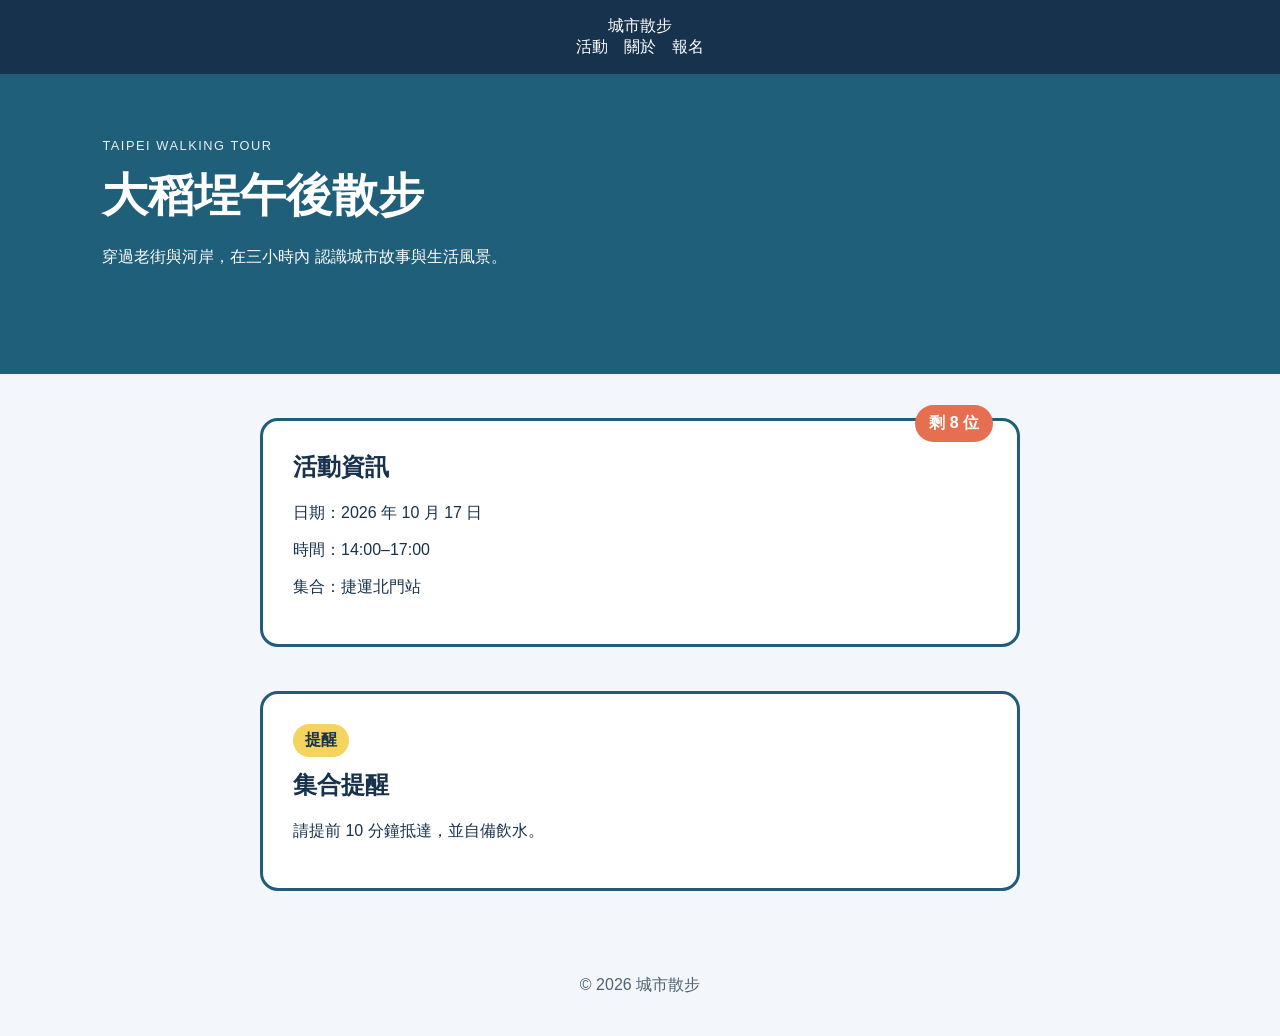
==== index.html @ b925c564 "1022課程修改-header" ====
<!doctype html>
<html lang="zh-Hant">
<head>
  <meta charset="utf-8">
  <meta name="viewport" content="width=device-width, initial-scale=1">
  <title>城市散步</title>
  <link rel="stylesheet" href="style.css">
</head>
<body>
<header class="site-header">
  <a class="logo" href="#">城市散步</a>
  <nav>
    <a href="#">活動</a>
    <a href="#">關於</a>
    <a href="#">報名</a>
  </nav>
</header>

<section class="hero">
  <p>TAIPEI WALKING TOUR</p>
  <h2>大稻埕午後散步</h2>
  <p>
    穿過老街與河岸，在三小時內
    認識城市故事與生活風景。
  </p>
</section>


<section id="event"
         class="event-card with-badge">

  <span class="badge">剩 8 位</span>


  <h2>活動資訊</h2>
  <p>日期：2026 年 10 月 17 日</p>
  <p>時間：14:00–17:00</p>
  <p>集合：捷運北門站</p>
</section>

<aside class="notice-card">
  <span class="notice-badge">提醒</span>
  <h2>集合提醒</h2>
  <p>請提前 10 分鐘抵達，並自備飲水。</p>
</aside>

  <footer>
    <p>© 2026 城市散步</p>
  </footer>
</body>
</html>
---- style.css ----
* {
  box-sizing: border-box;
}

body {
  margin: 0;
  font-family: Arial, sans-serif;
  background: #f3f7fb;
  color: #17324d;
}

.site-header {
  position: sticky;
  top: 0;
  z-index: 10;
  padding: 16px 8%;
  text-align: center;
  background: #17324d;
  color: white;
}

.site-header h1 {
  margin: 0 0 8px;
}

.site-header nav {
  display: flex;
  justify-content: center;
  gap: 16px;
}

.site-header a {
  color: white;
  text-decoration: none;
}

.hero {
  min-height: 300px;
  padding: 64px 8%;
  background: hsl(198, 59%, 30%);
  color: white;
}

.hero p:first-child {
  margin: 0 0 12px;
  letter-spacing: 0.12em;
  font-size: 0.8rem;
  opacity: 0.9;
}

.hero h2 {
  margin: 10px 0 16px;
  font-size: 46px;
}

.hero p:last-child {
  max-width: 620px;
  line-height: 1.8;
}

.with-badge {
  position: relative;
}

.badge {
  position: absolute;
  top: -16px;
  right: 24px;
  padding: 8px 14px;
  border-radius: 999px;
  background: #e76f51;
  color: white;
  font-weight: bold;
}

.notice-badge {
  display: inline-block;
  margin-bottom: 12px;
  padding: 6px 12px;
  border-radius: 999px;
  background: #f4d35e;
  color: #17324d;
  font-weight: bold;
}

.event-card,
.notice-card {
  width: 84%;
  max-width: 760px;
  margin: 44px auto;
  padding: 30px;
  border: 3px solid #1f5d78;
  border-radius: 18px;
  background: white;
}

.event-card h2,
.notice-card h2 {
  margin-top: 0;
}

footer {
  padding: 24px 8%;
  text-align: center;
  color: #4f6272;
}
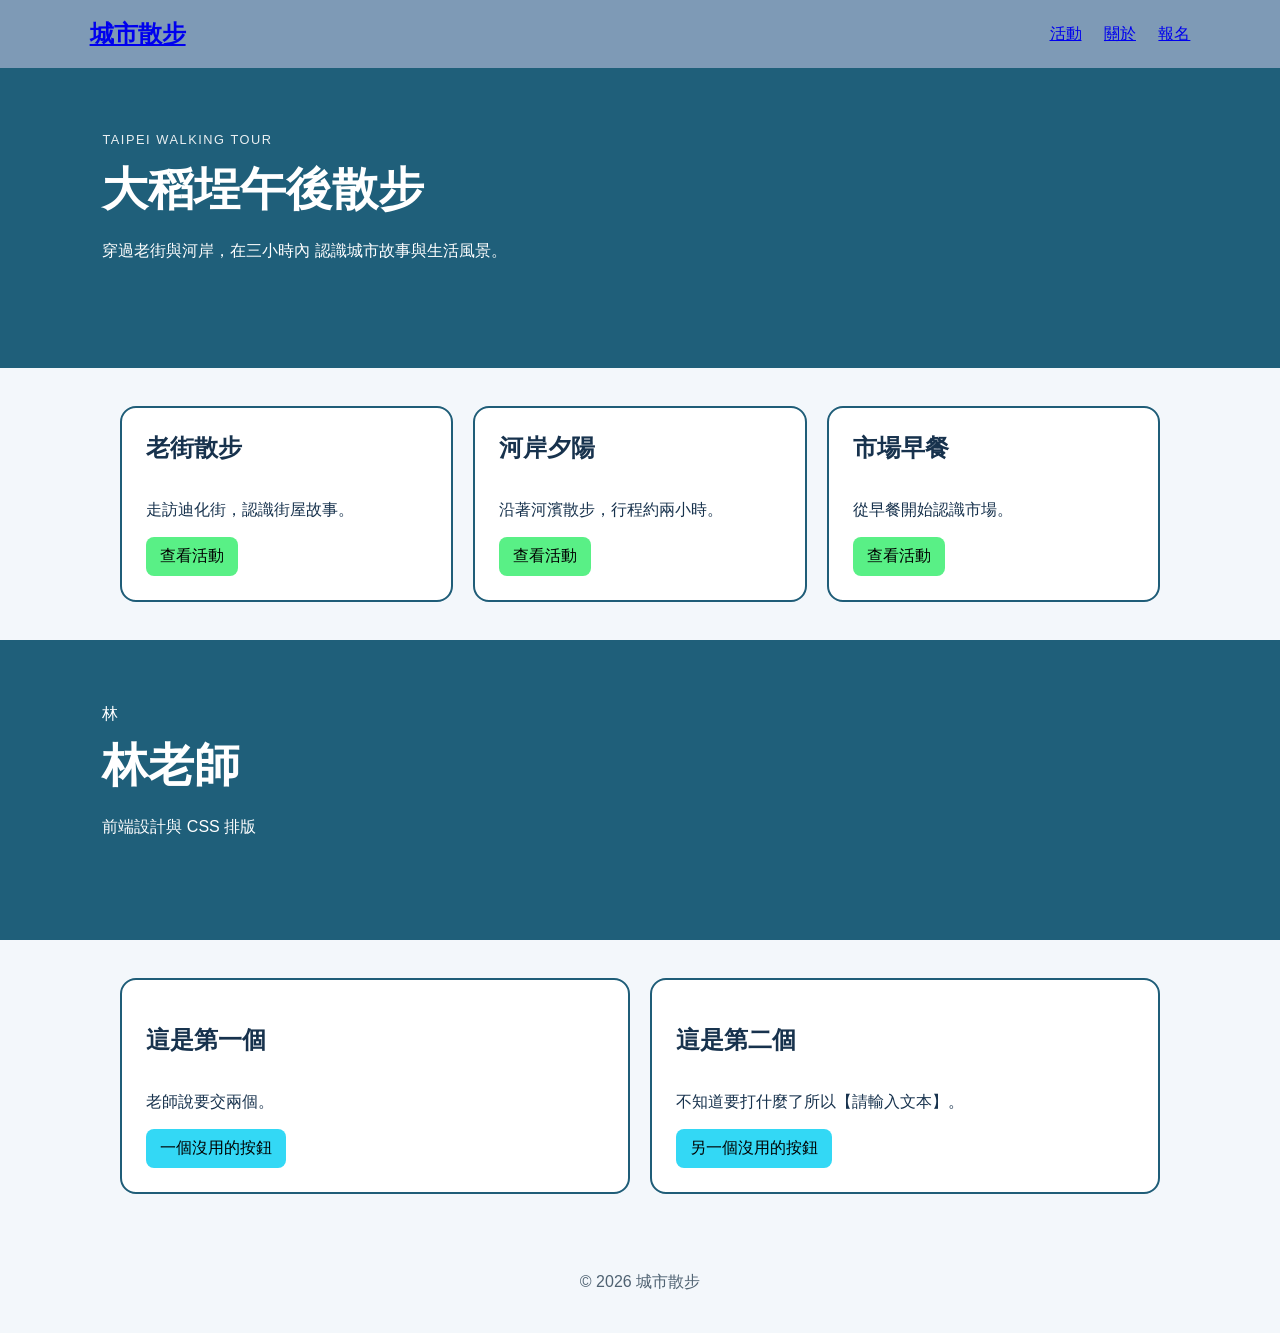
==== commit a36bd0e4: "1022修改-F" ====
--- a/index.html
+++ b/index.html
@@ -25,24 +25,49 @@
   </p>
 </section>
 
+<main class="event-list">
+  <article class="event-card">
+    <h2>老街散步</h2>
+    <p>走訪迪化街，認識街屋故事。</p>
+    <a href="#">查看活動</a>
+  </article>
 
-<section id="event"
-         class="event-card with-badge">
+  <article class="event-card">
+    <h2>河岸夕陽</h2>
+    <p>沿著河濱散步，行程約兩小時。</p>
+    <a href="#">查看活動</a>
+  </article>
 
-  <span class="badge">剩 8 位</span>
+  <article class="event-card">
+    <h2>市場早餐</h2>
+    <p>從早餐開始認識市場。</p>
+    <a href="#">查看活動</a>
+  </article>
+</main>
 
+<!-- 分隔一下 -->
 
-  <h2>活動資訊</h2>
-  <p>日期：2026 年 10 月 17 日</p>
-  <p>時間：14:00–17:00</p>
-  <p>集合：捷運北門站</p>
+<section class="hero">
+    <div class="avatar">林</div>
+    <h2>林老師</h2>
+    <p>前端設計與 CSS 排版</p>
+  </article>
+  <!-- 再自行新增兩張 speaker-card -->
 </section>
+<main class="work">
+  <article class="work-card">
+    <h2>這是第一個</h2>
+    <p>老師說要交兩個。</p>
+    <a href="#">一個沒用的按鈕</a>
+  </article>
 
-<aside class="notice-card">
-  <span class="notice-badge">提醒</span>
-  <h2>集合提醒</h2>
-  <p>請提前 10 分鐘抵達，並自備飲水。</p>
-</aside>
+  <article class="work-card">
+    <h2>這是第二個</h2>
+    <p>不知道要打什麼了所以【請輸入文本】。</p>
+    <a href="#">另一個沒用的按鈕</a>
+  </article>
+
+</main>
 
   <footer>
     <p>© 2026 城市散步</p>
--- a/style.css
+++ b/style.css
@@ -10,29 +10,27 @@
 }
 
 .site-header {
-  position: sticky;
-  top: 0;
-  z-index: 10;
-  padding: 16px 8%;
-  text-align: center;
-  background: #17324d;
-  color: white;
+  display: flex;
+  justify-content: space-between;
+  align-items: center;
+  padding: 18px 7%;
+  background: #7e9ab6;
 }
+
 
 .site-header h1 {
   margin: 0 0 8px;
 }
 
-.site-header nav {
-  display: flex;
-  justify-content: center;
-  gap: 16px;
+.logo {
+  font-size: 24px;
+  font-weight: bold;
 }
 
-.site-header a {
-  color: white;
-  text-decoration: none;
+.site-header nav a {
+  margin-left: 18px;
 }
+
 
 .hero {
   min-height: 300px;
@@ -83,7 +81,6 @@
   font-weight: bold;
 }
 
-.event-card,
 .notice-card {
   width: 84%;
   max-width: 760px;
@@ -99,6 +96,73 @@
   margin-top: 0;
 }
 
+.event-list {
+  display: flex;
+  flex-wrap: wrap;
+  gap: 20px;
+  width: 84%;
+  max-width: 1040px;
+  margin: 38px auto;
+}
+
+.event-card {
+  display: flex;
+  flex-direction: column;
+
+  flex: 1 1 240px;
+  padding: 24px;
+  border: 2px solid #1f5d78;
+  border-radius: 16px;
+  background: white;
+}
+/* flex 的三個數字 */
+/* grow  shrink  basis */
+.event-card a {
+  display: inline-block;
+  padding: 9px 14px;
+  border-radius: 8px;
+  color: rgb(0, 0, 0);
+  background: #59f086;
+  text-decoration: none;
+
+  margin-top: auto;
+  align-self: flex-start;
+}
+
+/*分隔一下*/
+
+.work {
+  display: flex;
+  flex-wrap: wrap;
+  gap: 20px;
+  width: 84%;
+  max-width: 1040px;
+  margin: 38px auto;
+}
+
+.work-card {
+  display: flex;
+  flex-direction: column;
+
+  flex: 1 1 240px;
+  padding: 24px;
+  border: 2px solid #1f5d78;
+  border-radius: 16px;
+  background: white;
+}
+
+.work-card a {
+  display: inline-block;
+  padding: 9px 14px;
+  border-radius: 8px;
+  color: rgb(0, 0, 0);
+  background: #33d8f5;
+  text-decoration: none;
+
+  margin-top: auto;
+  align-self: flex-start;
+}
+
 footer {
   padding: 24px 8%;
   text-align: center;
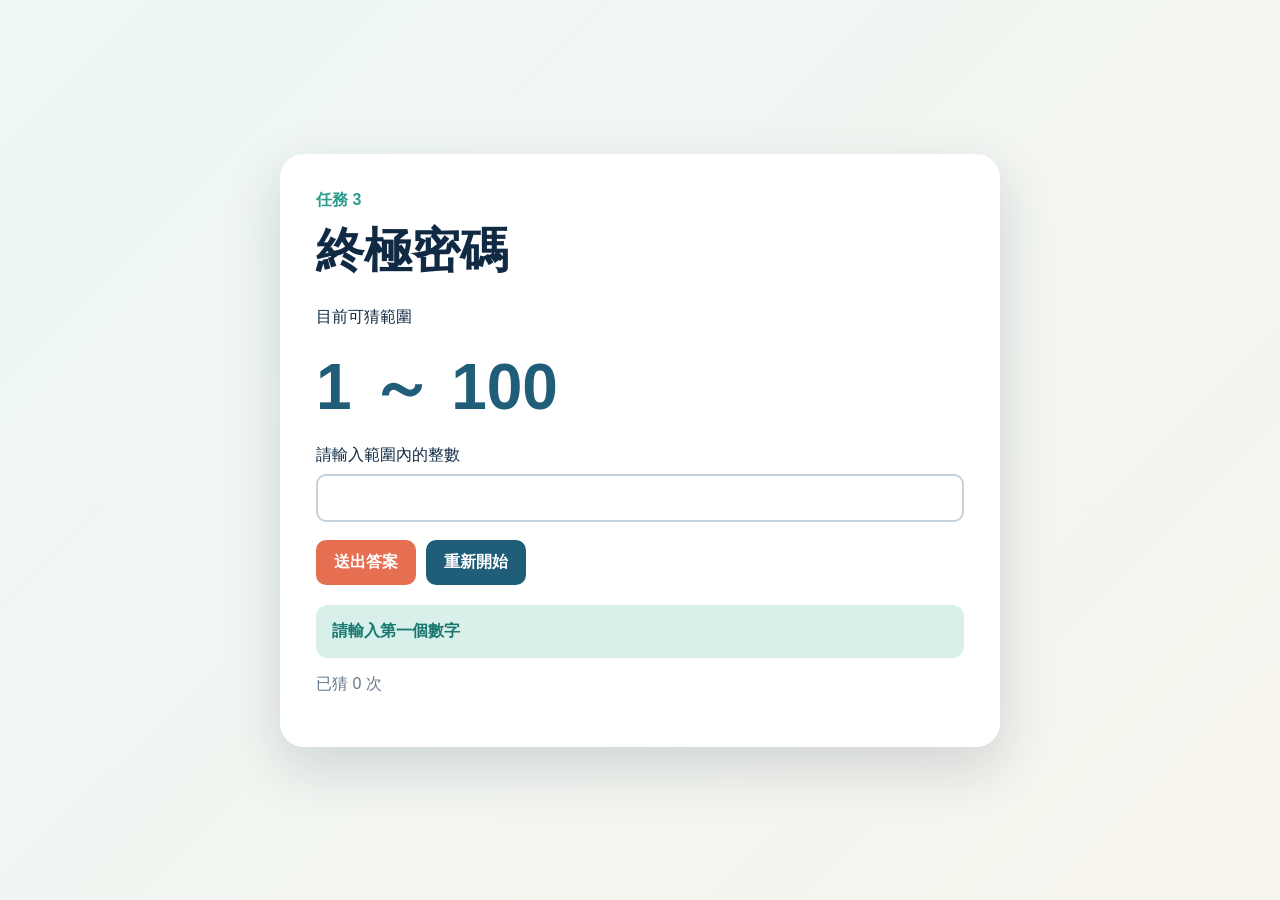
==== commit 212e1c6e: "1112終極密碼" ====
--- a/index.html
+++ b/index.html
@@ -1,76 +1,31 @@
-<!doctype html>
+<!DOCTYPE html>
 <html lang="zh-Hant">
 <head>
-  <meta charset="utf-8">
-  <meta name="viewport" content="width=device-width, initial-scale=1">
-  <title>城市散步</title>
-  <link rel="stylesheet" href="style.css">
+<meta charset="UTF-8">
+<meta name="viewport" content="width=device-width, initial-scale=1.0">
+<title>JavaScript 練習 </title>
+<link rel="stylesheet" href="style.css">
+<script src="script.js" defer></script>
 </head>
+
 <body>
-<header class="site-header">
-  <a class="logo" href="#">城市散步</a>
-  <nav>
-    <a href="#">活動</a>
-    <a href="#">關於</a>
-    <a href="#">報名</a>
-  </nav>
-</header>
 
-<section class="hero">
-  <p>TAIPEI WALKING TOUR</p>
-  <h2>大稻埕午後散步</h2>
-  <p>
-    穿過老街與河岸，在三小時內
-    認識城市故事與生活風景。
-  </p>
-</section>
-
-<main class="event-list">
-  <article class="event-card">
-    <h2>老街散步</h2>
-    <p>走訪迪化街，認識街屋故事。</p>
-    <a href="#">查看活動</a>
-  </article>
-
-  <article class="event-card">
-    <h2>河岸夕陽</h2>
-    <p>沿著河濱散步，行程約兩小時。</p>
-    <a href="#">查看活動</a>
-  </article>
-
-  <article class="event-card">
-    <h2>市場早餐</h2>
-    <p>從早餐開始認識市場。</p>
-    <a href="#">查看活動</a>
-  </article>
+<main class="app">
+<p class="eyebrow"> 任務 3</p>
+<h1> 終極密碼 </h1>
+<p> 目前可猜範圍 </p>
+<div id="range" class="range">1 ～ 100</div>
+<div class="field">
+<label for="guess"> 請輸入範圍內的整數 </label>
+<input id="guess" type="number">
+</div>
+<div class="button-row">
+<button id="guess-button"> 送出答案 </button>
+<button id="reset-button" class="secondary"> 重新開始 </button>
+</div>
+<p id="message" class="message"> 請輸入第一個數字 </p>
+<p id="attempts" class="stats"> 已猜 0 次 </p>
 </main>
 
-<!-- 分隔一下 -->
-
-<section class="hero">
-    <div class="avatar">林</div>
-    <h2>林老師</h2>
-    <p>前端設計與 CSS 排版</p>
-  </article>
-  <!-- 再自行新增兩張 speaker-card -->
-</section>
-<main class="work">
-  <article class="work-card">
-    <h2>這是第一個</h2>
-    <p>老師說要交兩個。</p>
-    <a href="#">一個沒用的按鈕</a>
-  </article>
-
-  <article class="work-card">
-    <h2>這是第二個</h2>
-    <p>不知道要打什麼了所以【請輸入文本】。</p>
-    <a href="#">另一個沒用的按鈕</a>
-  </article>
-
-</main>
-
-  <footer>
-    <p>© 2026 城市散步</p>
-  </footer>
 </body>
-</html>
+</html>
--- a/style.css
+++ b/style.css
@@ -167,4 +167,81 @@
   padding: 24px 8%;
   text-align: center;
   color: #4f6272;
-}+}
+
+/*
+11月12日的隨機取數
+*/
+:root {
+--navy: #102a43;
+--blue: #1f5d78;
+--teal: #2a9d8f;
+--coral: #e76f51;
+--cream: #f7f4ed;
+--mint: #d9efea;
+}
+* { box-sizing: border-box; }
+body {
+margin: 0;
+min-height: 100vh;
+display: grid;
+place-items: center;
+padding: 24px;
+font-family: "Microsoft JhengHei", sans-serif;
+color: var(--navy);
+background: linear-gradient(135deg, #edf7f5, var(--cream));
+}
+button, input { font: inherit; }
+
+.app {
+width: min(720px, 100%);
+padding: 36px;
+background: white;
+border-radius: 24px;
+box-shadow: 0 20px 55px rgba(16, 42, 67, 0.16);
+}
+.eyebrow {
+margin: 0 0 8px;
+color: var(--teal);
+font-weight: 700;
+}
+h1 { margin: 0 0 24px; font-size: clamp(32px, 6vw, 48px); }
+.field { display: grid; gap: 8px; }
+.number-grid {
+display: grid;
+grid-template-columns: 1fr 1fr;
+gap: 16px;
+}
+.button-row {
+display: flex;
+gap: 10px;
+flex-wrap: wrap;
+margin-top: 18px;
+}
+
+input {
+width: 100%; padding: 13px 15px;
+border: 2px solid #c5d2dc; border-radius: 10px;
+}
+input:focus {
+outline: 3px solid rgba(42, 157, 143, 0.2);
+border-color: var(--teal);
+}
+button {
+padding: 12px 18px; border: 0; border-radius: 10px;
+color: white; background: var(--coral);
+cursor: pointer; font-weight: 700;
+}
+button.secondary { background: var(--blue); }
+button:hover { transform: translateY(-2px); }
+button:disabled { opacity: 0.45; cursor: not-allowed; }
+.range {
+margin: 14px 0; color: var(--blue);
+font-size: clamp(38px, 8vw, 64px); font-weight: 800;
+}
+.message {
+margin-top: 20px; padding: 16px; border-radius: 12px;
+background: var(--mint); color: #18786f; font-weight: 700;
+}
+.message.error { color: #a62c21; background: #fde4df; }
+.stats { margin-top: 14px; color: #66788a; }
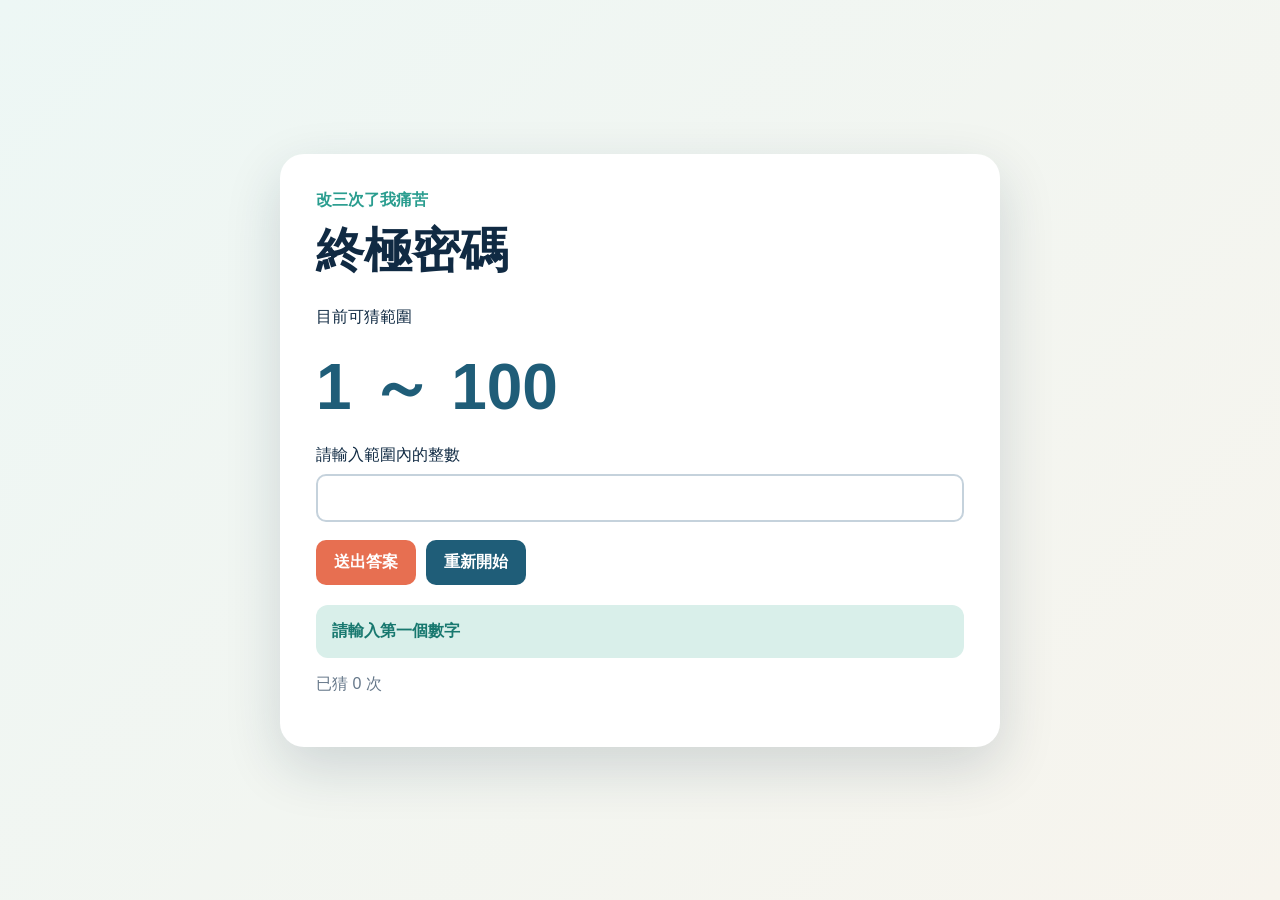
==== commit 449697b9: "改三次了我痛苦" ====
--- a/index.html
+++ b/index.html
@@ -11,7 +11,7 @@
 <body>
 
 <main class="app">
-<p class="eyebrow"> 任務 3</p>
+<p class="eyebrow"> 改三次了我痛苦</p>
 <h1> 終極密碼 </h1>
 <p> 目前可猜範圍 </p>
 <div id="range" class="range">1 ～ 100</div>
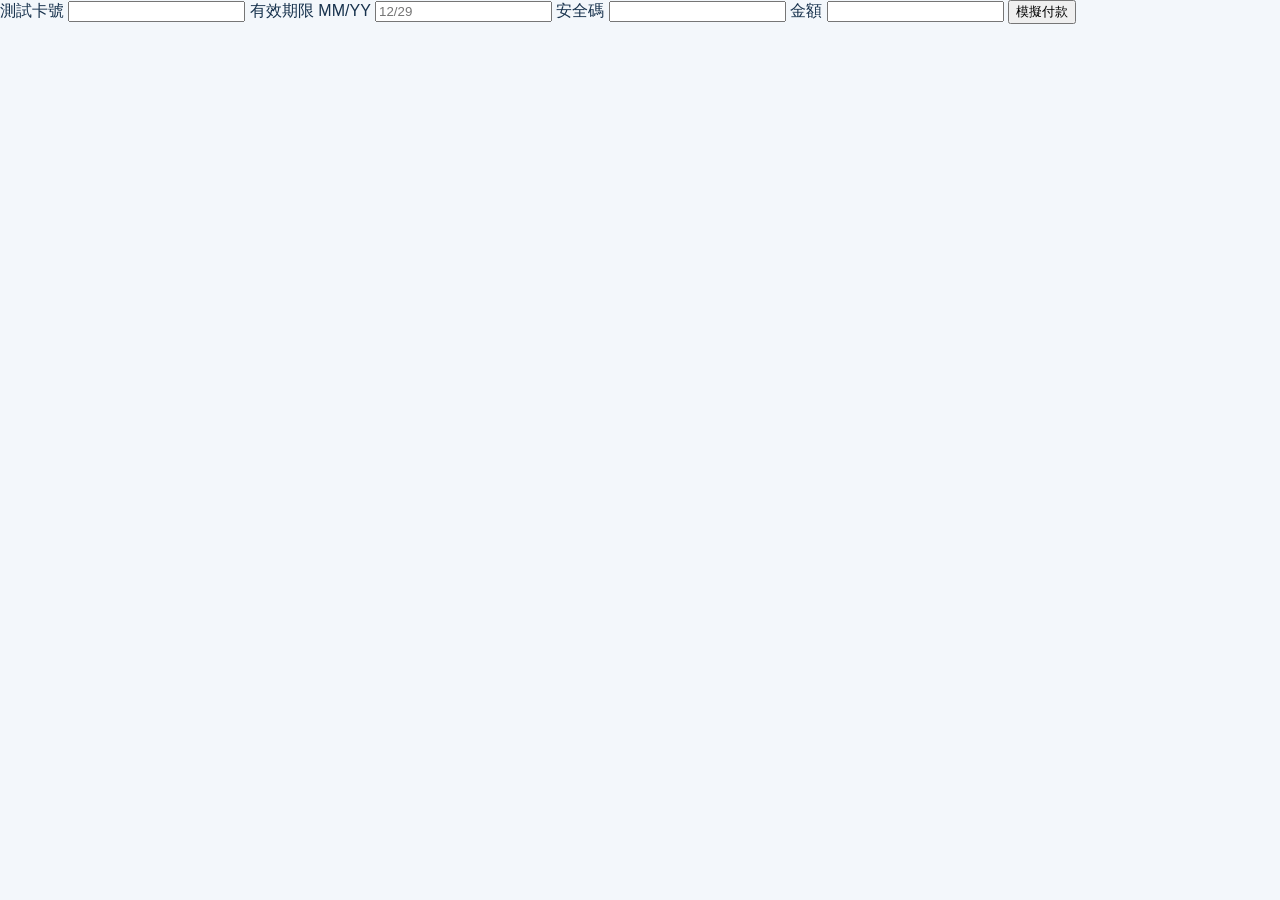
==== commit bb01777f: "把1112的東西分開放" ====
--- a/index.html
+++ b/index.html
@@ -10,21 +10,27 @@
 
 <body>
 
-<main class="app">
-<p class="eyebrow"> 改三次了我痛苦</p>
-<h1> 終極密碼 </h1>
-<p> 目前可猜範圍 </p>
-<div id="range" class="range">1 ～ 100</div>
-<div class="field">
-<label for="guess"> 請輸入範圍內的整數 </label>
-<input id="guess" type="number">
-</div>
-<div class="button-row">
-<button id="guess-button"> 送出答案 </button>
-<button id="reset-button" class="secondary"> 重新開始 </button>
-</div>
-<p id="message" class="message"> 請輸入第一個數字 </p>
-<p id="attempts" class="stats"> 已猜 0 次 </p>
+<main>
+    
+<form id="payment-form" novalidate>
+
+  <label for="card-number">測試卡號</label>
+  <input id="card-number" inputmode="numeric">
+  <small id="card-error"></small>
+
+  <label for="expiry">有效期限 MM/YY</label>
+  <input id="expiry" placeholder="12/29">
+
+  <label for="cvv">安全碼</label>
+  <input id="cvv" inputmode="numeric">
+
+  <label for="amount">金額</label>
+  <input id="amount" type="number">
+
+  <button>模擬付款</button>
+
+</form>
+
 </main>
 
 </body>
--- a/style.css
+++ b/style.css
@@ -168,80 +168,3 @@
   text-align: center;
   color: #4f6272;
 }
-
-/*
-11月12日的隨機取數
-*/
-:root {
---navy: #102a43;
---blue: #1f5d78;
---teal: #2a9d8f;
---coral: #e76f51;
---cream: #f7f4ed;
---mint: #d9efea;
-}
-* { box-sizing: border-box; }
-body {
-margin: 0;
-min-height: 100vh;
-display: grid;
-place-items: center;
-padding: 24px;
-font-family: "Microsoft JhengHei", sans-serif;
-color: var(--navy);
-background: linear-gradient(135deg, #edf7f5, var(--cream));
-}
-button, input { font: inherit; }
-
-.app {
-width: min(720px, 100%);
-padding: 36px;
-background: white;
-border-radius: 24px;
-box-shadow: 0 20px 55px rgba(16, 42, 67, 0.16);
-}
-.eyebrow {
-margin: 0 0 8px;
-color: var(--teal);
-font-weight: 700;
-}
-h1 { margin: 0 0 24px; font-size: clamp(32px, 6vw, 48px); }
-.field { display: grid; gap: 8px; }
-.number-grid {
-display: grid;
-grid-template-columns: 1fr 1fr;
-gap: 16px;
-}
-.button-row {
-display: flex;
-gap: 10px;
-flex-wrap: wrap;
-margin-top: 18px;
-}
-
-input {
-width: 100%; padding: 13px 15px;
-border: 2px solid #c5d2dc; border-radius: 10px;
-}
-input:focus {
-outline: 3px solid rgba(42, 157, 143, 0.2);
-border-color: var(--teal);
-}
-button {
-padding: 12px 18px; border: 0; border-radius: 10px;
-color: white; background: var(--coral);
-cursor: pointer; font-weight: 700;
-}
-button.secondary { background: var(--blue); }
-button:hover { transform: translateY(-2px); }
-button:disabled { opacity: 0.45; cursor: not-allowed; }
-.range {
-margin: 14px 0; color: var(--blue);
-font-size: clamp(38px, 8vw, 64px); font-weight: 800;
-}
-.message {
-margin-top: 20px; padding: 16px; border-radius: 12px;
-background: var(--mint); color: #18786f; font-weight: 700;
-}
-.message.error { color: #a62c21; background: #fde4df; }
-.stats { margin-top: 14px; color: #66788a; }
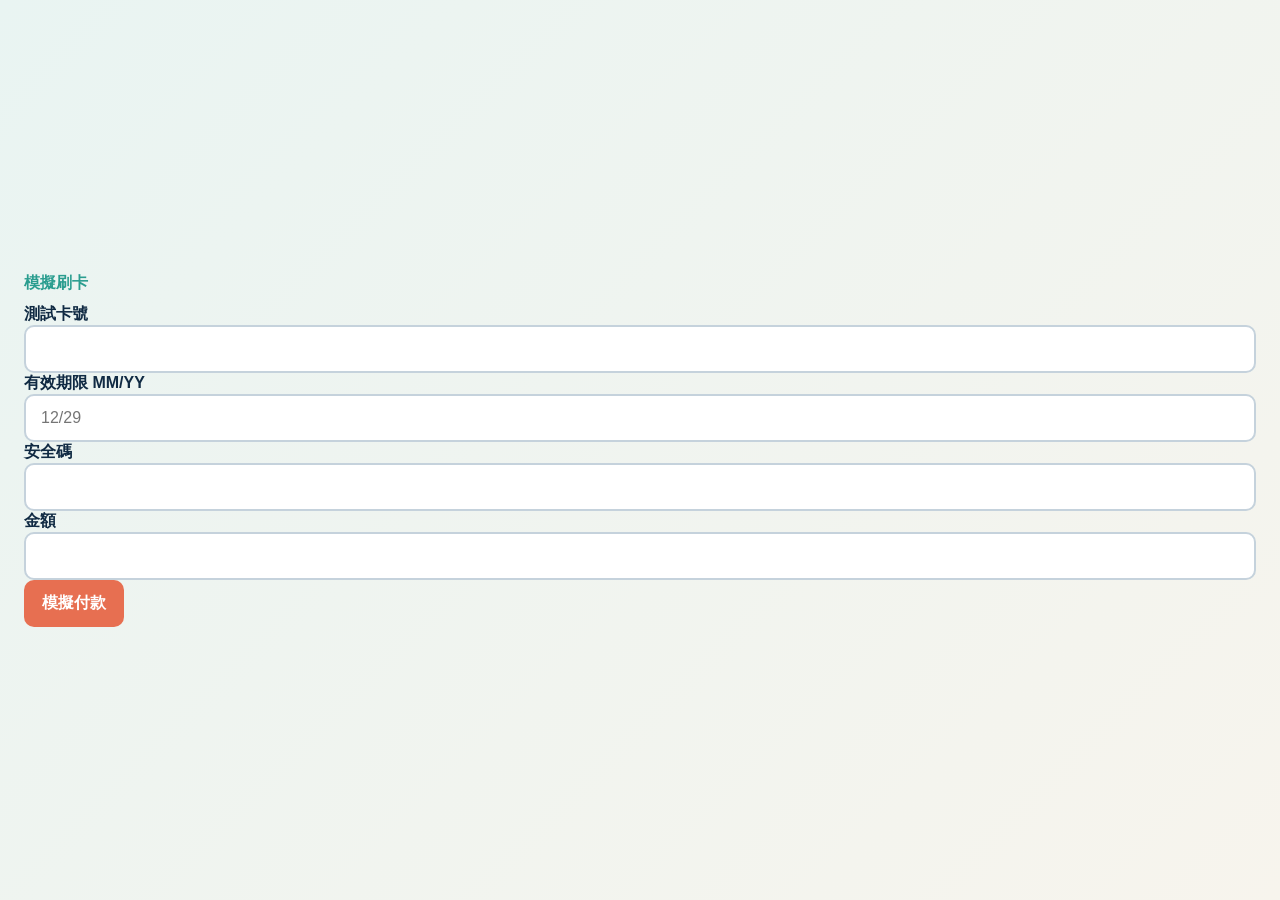
==== commit 70c24bc8: "“1119新增-1”" ====
--- a/index.html
+++ b/index.html
@@ -10,8 +10,10 @@
 
 <body>
 
-<main>
-    
+<main class=".payment-card">
+<p class="eyebrow"> 模擬刷卡</p>
+<h1>  </h1>
+
 <form id="payment-form" novalidate>
 
   <label for="card-number">測試卡號</label>
--- a/style.css
+++ b/style.css
@@ -168,3 +168,135 @@
   text-align: center;
   color: #4f6272;
 }
+/*1119*/
+
+:root {
+  --navy: #102a43;
+  --blue: #1f5d78;
+  --teal: #2a9d8f;
+  --coral: #e76f51;
+  --cream: #f7f4ed;
+  --mint: #d9efea;
+  --danger: #b23a2b;
+}
+
+* {
+  box-sizing: border-box;
+}
+
+body {
+  margin: 0;
+  min-height: 100vh;
+  padding: 24px;
+  display: grid;
+  place-items: center;
+  font-family: "Microsoft JhengHei", sans-serif;
+  color: var(--navy);
+  background: linear-gradient(135deg, #e9f4f2, var(--cream));
+}
+
+button,
+input {
+  font: inherit;
+}
+
+.payment-card {
+  width: min(680px, 100%);
+  padding: 34px;
+  background: white;
+  border-radius: 24px;
+  box-shadow: 0 20px 55px rgba(16, 42, 67, 0.16);
+}
+
+.eyebrow {
+  margin: 0 0 8px;
+  color: var(--teal);
+  font-weight: 700;
+}
+
+h1 {
+  margin: 0 0 10px;
+}
+
+.notice {
+  margin: 0 0 24px;
+  color: #66788a;
+}
+
+.payment-form,
+.field {
+  display: grid;
+  gap: 8px;
+}
+
+.payment-form {
+  gap: 18px;
+}
+
+.field-row {
+  display: grid;
+  grid-template-columns: 1fr 1fr;
+  gap: 16px;
+}
+
+label {
+  font-weight: 700;
+}
+
+input {
+  width: 100%;
+  padding: 13px 15px;
+  border: 2px solid #c5d2dc;
+  border-radius: 10px;
+}
+
+input:focus {
+  outline: 3px solid rgba(42, 157, 143, 0.2);
+  border-color: var(--teal);
+}
+
+.field.invalid input {
+  border-color: var(--danger);
+}
+
+.error {
+  min-height: 20px;
+  color: var(--danger);
+  font-size: 14px;
+}
+
+button {
+  padding: 13px 18px;
+  border: 0;
+  border-radius: 10px;
+  color: white;
+  background: var(--coral);
+  cursor: pointer;
+  font-weight: 700;
+}
+
+.result {
+  min-height: 52px;
+  margin: 0;
+  padding: 15px;
+  border-radius: 12px;
+  background: var(--mint);
+  color: #18786f;
+  font-weight: 700;
+}
+
+.result.failed {
+  color: var(--danger);
+  background: #fde4df;
+}
+
+@media (max-width: 560px) {
+  .payment-card {
+    padding: 24px;
+  }
+
+  .field-row {
+    grid-template-columns: 1fr;
+  }
+}
+
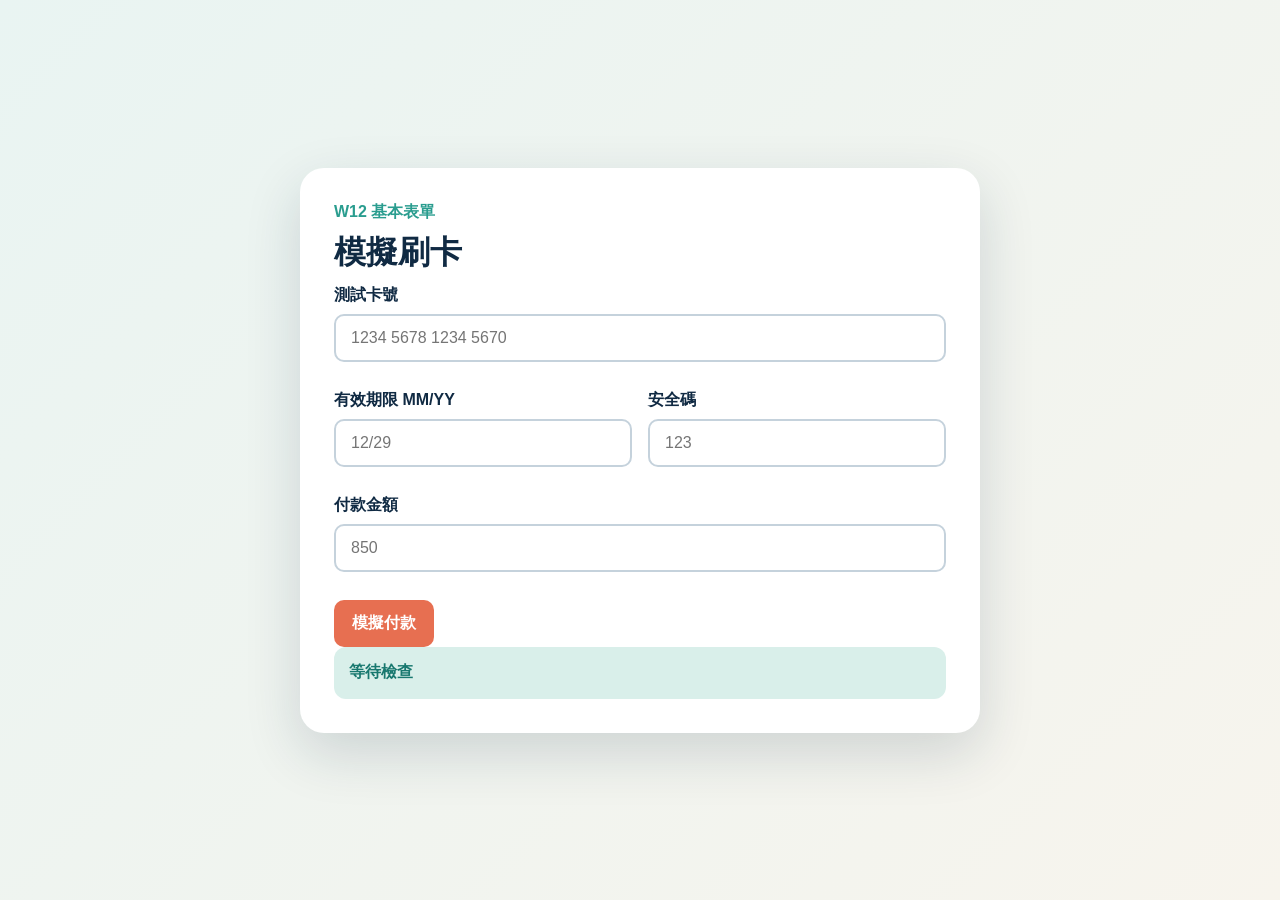
==== commit 33022456: "“1119新增-2”" ====
--- a/index.html
+++ b/index.html
@@ -3,33 +3,48 @@
 <head>
 <meta charset="UTF-8">
 <meta name="viewport" content="width=device-width, initial-scale=1.0">
-<title>JavaScript 練習 </title>
+<title>模擬刷卡表單 </title>
 <link rel="stylesheet" href="style.css">
 <script src="script.js" defer></script>
 </head>
 
 <body>
 
-<main class=".payment-card">
-<p class="eyebrow"> 模擬刷卡</p>
-<h1>  </h1>
+<main class="payment-card">
+    <p class="eyebrow">W12 基本表單</p>
+    <h1>模擬刷卡</h1>
 
 <form id="payment-form" novalidate>
 
-  <label for="card-number">測試卡號</label>
-  <input id="card-number" inputmode="numeric">
-  <small id="card-error"></small>
+<div class="field">
+        <label for="card-number">測試卡號</label>
+        <input id="card-number" inputmode="numeric" placeholder="1234 5678 1234 5670">
+        <small class="error"></small>
+      </div>
 
-  <label for="expiry">有效期限 MM/YY</label>
-  <input id="expiry" placeholder="12/29">
+      <div class="field-row">
+        <div class="field">
+          <label for="expiry">有效期限 MM/YY</label>
+          <input id="expiry" placeholder="12/29">
+          <small class="error"></small>
+        </div>
 
-  <label for="cvv">安全碼</label>
-  <input id="cvv" inputmode="numeric">
+        <div class="field">
+          <label for="cvv">安全碼</label>
+          <input id="cvv" inputmode="numeric" placeholder="123">
+          <small class="error"></small>
+        </div>
+      </div>
 
-  <label for="amount">金額</label>
-  <input id="amount" type="number">
+      <div class="field">
+        <label for="amount">付款金額</label>
+        <input id="amount" type="number" placeholder="850">
+        <small class="error"></small>
+      </div>
 
-  <button>模擬付款</button>
+      <button type="submit">模擬付款</button>
+      <p id="result" class="result" aria-live="polite">等待檢查</p>
+
 
 </form>
 
--- a/style.css
+++ b/style.css
@@ -1,173 +1,3 @@
-* {
-  box-sizing: border-box;
-}
-
-body {
-  margin: 0;
-  font-family: Arial, sans-serif;
-  background: #f3f7fb;
-  color: #17324d;
-}
-
-.site-header {
-  display: flex;
-  justify-content: space-between;
-  align-items: center;
-  padding: 18px 7%;
-  background: #7e9ab6;
-}
-
-
-.site-header h1 {
-  margin: 0 0 8px;
-}
-
-.logo {
-  font-size: 24px;
-  font-weight: bold;
-}
-
-.site-header nav a {
-  margin-left: 18px;
-}
-
-
-.hero {
-  min-height: 300px;
-  padding: 64px 8%;
-  background: hsl(198, 59%, 30%);
-  color: white;
-}
-
-.hero p:first-child {
-  margin: 0 0 12px;
-  letter-spacing: 0.12em;
-  font-size: 0.8rem;
-  opacity: 0.9;
-}
-
-.hero h2 {
-  margin: 10px 0 16px;
-  font-size: 46px;
-}
-
-.hero p:last-child {
-  max-width: 620px;
-  line-height: 1.8;
-}
-
-.with-badge {
-  position: relative;
-}
-
-.badge {
-  position: absolute;
-  top: -16px;
-  right: 24px;
-  padding: 8px 14px;
-  border-radius: 999px;
-  background: #e76f51;
-  color: white;
-  font-weight: bold;
-}
-
-.notice-badge {
-  display: inline-block;
-  margin-bottom: 12px;
-  padding: 6px 12px;
-  border-radius: 999px;
-  background: #f4d35e;
-  color: #17324d;
-  font-weight: bold;
-}
-
-.notice-card {
-  width: 84%;
-  max-width: 760px;
-  margin: 44px auto;
-  padding: 30px;
-  border: 3px solid #1f5d78;
-  border-radius: 18px;
-  background: white;
-}
-
-.event-card h2,
-.notice-card h2 {
-  margin-top: 0;
-}
-
-.event-list {
-  display: flex;
-  flex-wrap: wrap;
-  gap: 20px;
-  width: 84%;
-  max-width: 1040px;
-  margin: 38px auto;
-}
-
-.event-card {
-  display: flex;
-  flex-direction: column;
-
-  flex: 1 1 240px;
-  padding: 24px;
-  border: 2px solid #1f5d78;
-  border-radius: 16px;
-  background: white;
-}
-/* flex 的三個數字 */
-/* grow  shrink  basis */
-.event-card a {
-  display: inline-block;
-  padding: 9px 14px;
-  border-radius: 8px;
-  color: rgb(0, 0, 0);
-  background: #59f086;
-  text-decoration: none;
-
-  margin-top: auto;
-  align-self: flex-start;
-}
-
-/*分隔一下*/
-
-.work {
-  display: flex;
-  flex-wrap: wrap;
-  gap: 20px;
-  width: 84%;
-  max-width: 1040px;
-  margin: 38px auto;
-}
-
-.work-card {
-  display: flex;
-  flex-direction: column;
-
-  flex: 1 1 240px;
-  padding: 24px;
-  border: 2px solid #1f5d78;
-  border-radius: 16px;
-  background: white;
-}
-
-.work-card a {
-  display: inline-block;
-  padding: 9px 14px;
-  border-radius: 8px;
-  color: rgb(0, 0, 0);
-  background: #33d8f5;
-  text-decoration: none;
-
-  margin-top: auto;
-  align-self: flex-start;
-}
-
-footer {
-  padding: 24px 8%;
-  text-align: center;
-  color: #4f6272;
-}
 /*1119*/
 
 :root {
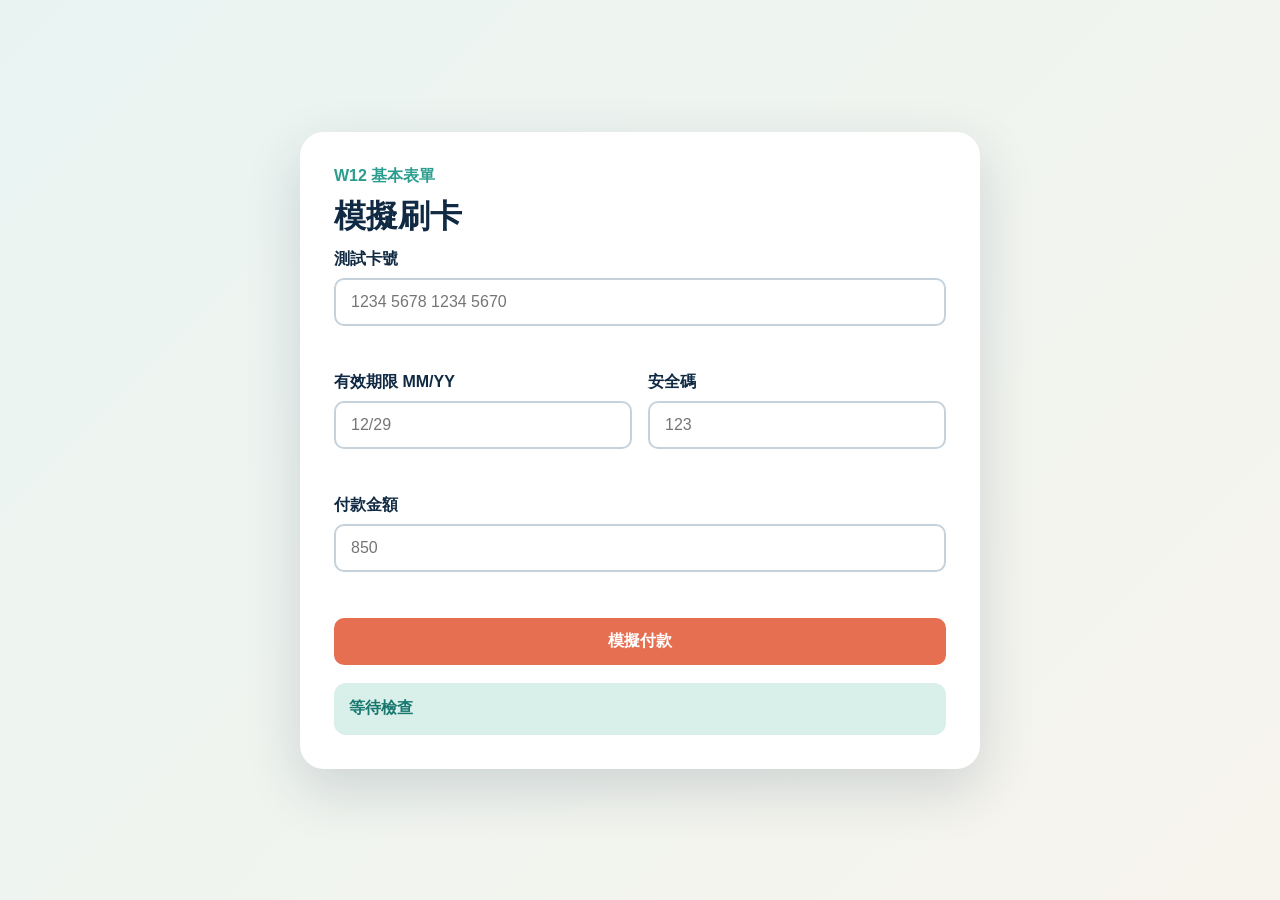
==== commit 0d4cd466: "“1119-應該是最終修改”" ====
--- a/index.html
+++ b/index.html
@@ -14,7 +14,7 @@
     <p class="eyebrow">W12 基本表單</p>
     <h1>模擬刷卡</h1>
 
-<form id="payment-form" novalidate>
+<form id="payment-form" class="payment-form" novalidate>
 
 <div class="field">
         <label for="card-number">測試卡號</label>
